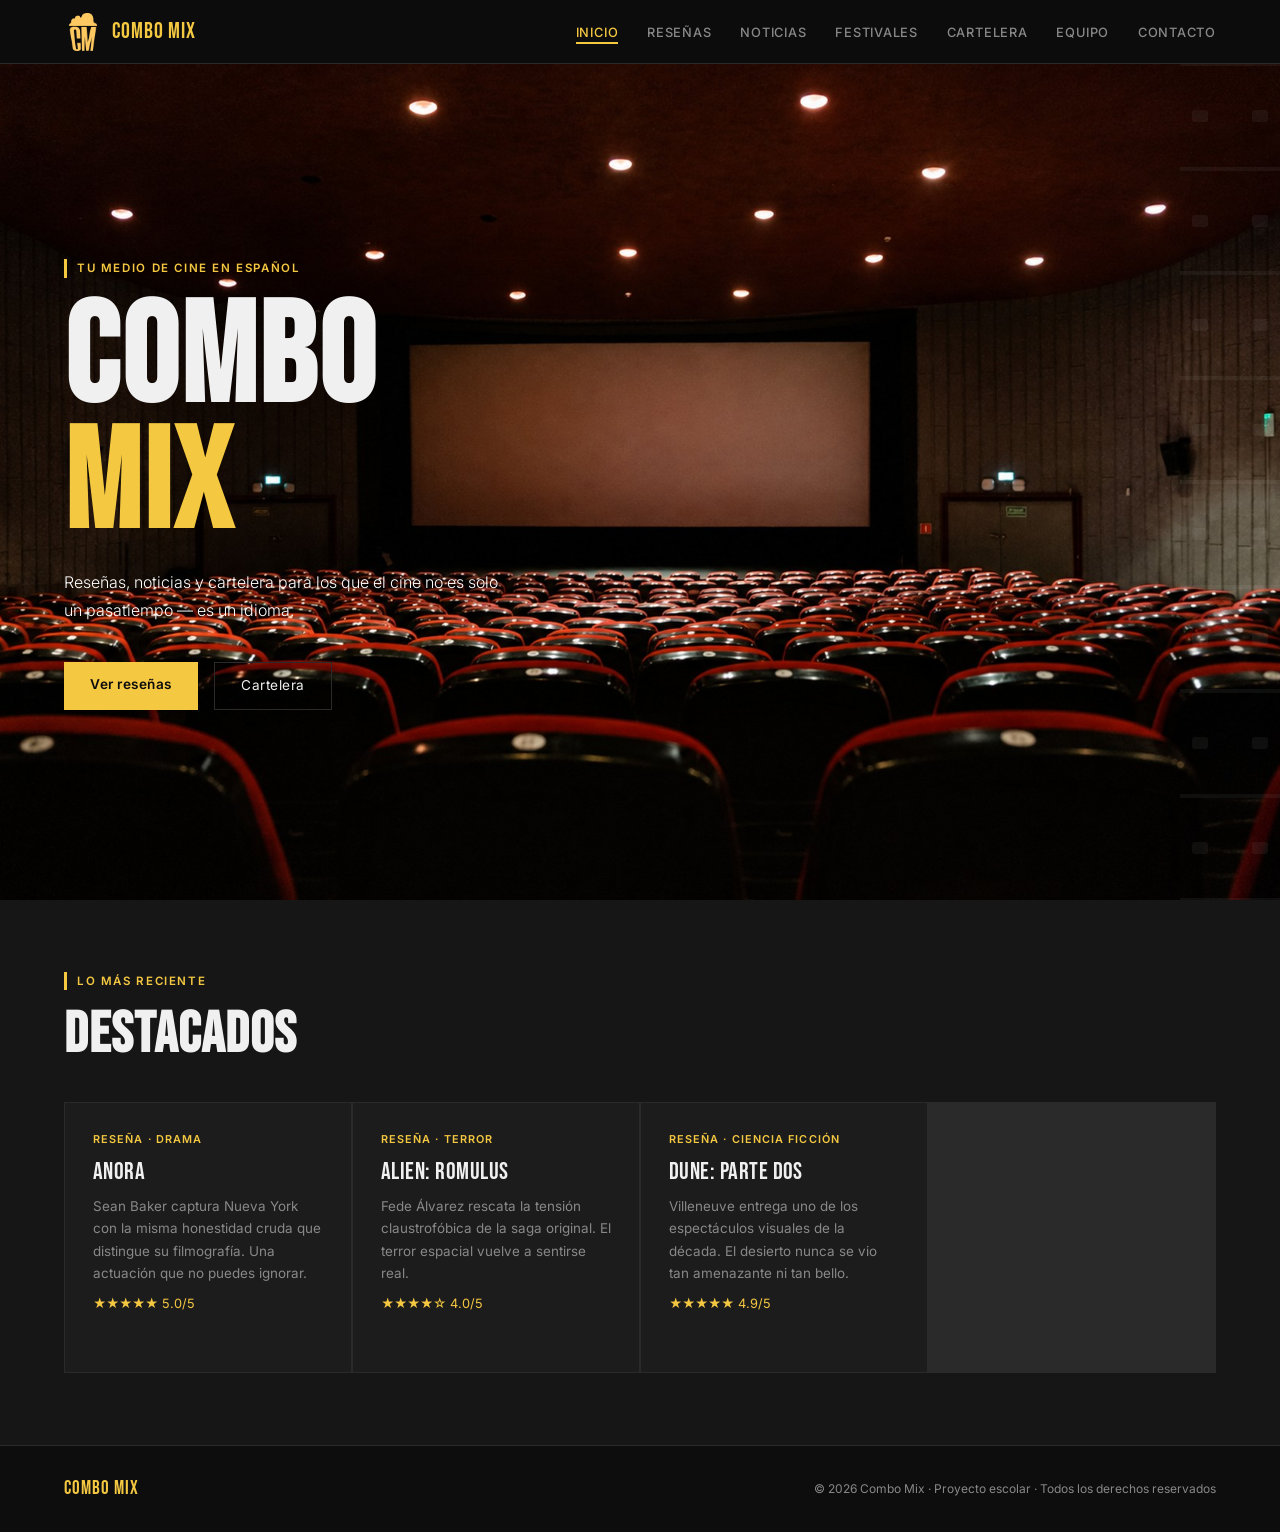
==== index.html @ c3bcc3b6 "Change hero subtitle text color to white Added white color to the hero subtitle text." ====
<!DOCTYPE html>
<html lang="es">
<head>
  <meta charset="UTF-8"/>
  <meta name="viewport" content="width=device-width, initial-scale=1, viewport-fit=cover"/>
  <title>Combo Mix — Tu medio de cine</title>
  <link rel="icon" href="data:image/svg+xml,<svg xmlns='http://www.w3.org/2000/svg'><text y='32' font-size='32'>🍿</text></svg>"/>
  <link rel="stylesheet" href="styles.css"/>
  <style>
    /* HERO */
    #hero {
      min-height: calc(100vh - 64px);
      display: flex;
      align-items: center;
      position: relative;
      overflow: hidden;
      padding: 0 5%;
    }
    .hero-bg {
      position: absolute; inset: 0;
      background: radial-gradient(ellipse 60% 70% at 70% 50%, rgba(245,200,66,0.07) 0%, transparent 65%),
        repeating-linear-gradient(0deg, transparent, transparent 3px, rgba(255,255,255,0.012) 3px, rgba(255,255,255,0.012) 4px);
      pointer-events: none;
    }
    .hero-filmstrip {
      position: absolute; top: 0; right: 0;
      height: 100%; width: 100px;
      display: flex; flex-direction: column;
      opacity: 0.05; overflow: hidden;
    }
    .film-hole {
      flex: 1; border-top: 2px solid var(--blanco); border-bottom: 2px solid var(--blanco);
      display: flex; align-items: center; justify-content: space-between; padding: 0 12px;
    }
    .film-hole::before, .film-hole::after {
      content: ''; width: 16px; height: 12px;
      background: var(--blanco); border-radius: 3px;
    }
    .hero-content { position: relative; max-width: 680px; }
    .hero-tag {
      display: inline-block; font-size: 0.72rem; font-weight: 600;
      letter-spacing: 0.14em; text-transform: uppercase; color: var(--amarillo);
      border-left: 3px solid var(--amarillo); padding-left: 10px; margin-bottom: 1.2rem;
    }
    .hero-title {
      font-family: 'Bebas Neue', sans-serif;
      font-size: clamp(4.5rem, 11vw, 9rem);
      line-height: 0.9; letter-spacing: 0.02em; color: var(--blanco); margin-bottom: 1.2rem;
    }
    .hero-title span { color: var(--amarillo); }
    .hero-sub {
      font-size: 1rem; font-weight: 300; color: var(--gris);
      max-width: 440px; line-height: 1.7; margin-bottom: 2.4rem;
    }
    .hero-ctas { display: flex; gap: 1rem; flex-wrap: wrap; }

    /* DESTACADOS */
    .destacados { padding: 72px 5%; background: var(--negro-medio); }
    .grid-3 {
      display: grid; grid-template-columns: repeat(auto-fill, minmax(280px, 1fr));
      gap: 1.5px; background: var(--gris-linea); border: 1.5px solid var(--gris-linea);
    }
    .card-item {
      background: var(--negro-card); padding: 28px;
      display: flex; flex-direction: column; gap: 10px;
      text-decoration: none; color: inherit;
      transition: background 0.2s; position: relative; overflow: hidden;
    }
    .card-item::after {
      content: ''; position: absolute; bottom: 0; left: 0;
      height: 2px; width: 0; background: var(--amarillo); transition: width 0.3s;
    }
    .card-item:hover { background: #222; }
    .card-item:hover::after { width: 100%; }
    .card-tag {
      font-size: 0.68rem; font-weight: 600; text-transform: uppercase;
      letter-spacing: 0.1em; color: var(--amarillo);
    }
    .card-titulo {
      font-family: 'Bebas Neue', sans-serif;
      font-size: 1.5rem; letter-spacing: 0.02em; line-height: 1.1;
    }
    .card-desc { font-size: 0.84rem; color: var(--gris); line-height: 1.65; }
    .card-flecha {
      margin-top: auto; font-size: 0.75rem; font-weight: 600;
      letter-spacing: 0.06em; text-transform: uppercase; color: var(--amarillo); opacity: 0;
      transition: opacity 0.2s;
    }
    .card-item:hover .card-flecha { opacity: 1; }

    @media (max-width: 600px) {
      .hero-filmstrip { display: none; }
    }
  </style>
</head>
<body>

<nav>
  <a href="index.html" class="nav-logo">
    <img src="imagenes/COMBO_MIX_LOGO.png" alt="Combo Mix logo"/>
    <span class="nav-logo-text">COMBO MIX</span>
  </a>
  <ul class="nav-links" id="navLinks">
    <li><a href="index.html">Inicio</a></li>
    <li><a href="resenas.html">Reseñas</a></li>
    <li><a href="noticias.html">Noticias</a></li>
    <li><a href="festivales.html">Festivales</a></li>
    <li><a href="cartelera.html">Cartelera</a></li>
    <li><a href="equipo.html">Equipo</a></li>
    <li><a href="contacto.html">Contacto</a></li>
  </ul>
  <button class="nav-hamburger" id="hamburger" aria-label="Menú">
    <span></span><span></span><span></span>
  </button>
</nav>

<div class="page">
  <section id="hero">
    <div class="hero-bg" style="background-image: url('imagenes/hero.jpg'); background-size: cover; background-position: center;"></div>
    <div class="hero-filmstrip">
      <div class="film-hole"></div><div class="film-hole"></div>
      <div class="film-hole"></div><div class="film-hole"></div>
      <div class="film-hole"></div><div class="film-hole"></div>
      <div class="film-hole"></div><div class="film-hole"></div>
    </div>
    <div class="hero-content">
      <span class="hero-tag">Tu medio de cine en español</span>
      <h1 class="hero-title">COMBO<br><span>MIX</span></h1>
      <p class="hero-sub" style="color: #FFFFFF;">Reseñas, noticias y cartelera para los que el cine no es solo un pasatiempo — es un idioma.</p>
      <div class="hero-ctas">
        <a href="resenas.html" class="btn-primary">Ver reseñas</a>
        <a href="cartelera.html" class="btn-ghost">Cartelera</a>
      </div>
    </div>
  </section>

  <section class="destacados">
    <span class="section-label">Lo más reciente</span>
    <h2 class="section-title">DESTACADOS</h2>
    <div class="grid-3" id="destacadosGrid"></div>
  </section>
</div>

<footer>
  <span class="footer-brand">COMBO MIX</span>
  <span class="footer-copy">© 2026 Combo Mix · Proyecto escolar · Todos los derechos reservados</span>
</footer>

<script src="datos.js"></script>
<script src="nav.js"></script>
<script>
  // Mostrar las 3 reseñas más recientes como destacados
  const grid = document.getElementById('destacadosGrid');
  const estrellas = n => '★'.repeat(n) + '☆'.repeat(5 - n);
  RESENAS.slice(0, 3).forEach(r => {
    grid.innerHTML += `
      <a class="card-item" href="resena.html?id=${r.id}">
        <span class="card-tag">Reseña · ${r.genero}</span>
        <span class="card-titulo">${r.titulo}</span>
        <p class="card-desc">${r.resumen}</p>
        <span style="color:var(--amarillo);font-size:0.8rem">${estrellas(r.estrellas)} ${r.calificacion}/5</span>
        <span class="card-flecha">Leer reseña →</span>
      </a>`;
  });
</script>
</body>
</html>
---- styles.css ----
/* ── COMBO MIX — ESTILOS GLOBALES ── */
@import url('https://fonts.googleapis.com/css2?family=Bebas+Neue&family=Inter:wght@300;400;500;600&display=swap');

:root {
  --negro: #0D0D0D;
  --negro-medio: #161616;
  --negro-card: #1C1C1C;
  --amarillo: #F5C842;
  --amarillo-oscuro: #C9A020;
  --blanco: #F0F0F0;
  --gris: #888888;
  --gris-linea: #2A2A2A;
  box-sizing: border-box;
  padding-top: env(safe-area-inset-top, 0px);
  padding-bottom: env(safe-area-inset-bottom, 0px);
}
*, *::before, *::after { box-sizing: inherit; margin: 0; padding: 0; }

html, body {
  background: var(--negro);
  color: var(--blanco);
  font-family: 'Inter', sans-serif;
  font-size: 16px;
  line-height: 1.6;
  scroll-behavior: smooth;
  scroll-padding-top: env(safe-area-inset-top, 0px);
}

/* ── NAV ── */
nav {
  position: fixed;
  top: env(safe-area-inset-top, 0px);
  left: 0; right: 0;
  z-index: 100;
  display: flex;
  align-items: center;
  justify-content: space-between;
  padding: 0 5%;
  height: 64px;
  background: rgba(13,13,13,0.95);
  backdrop-filter: blur(12px);
  border-bottom: 1px solid var(--gris-linea);
}
.nav-logo {
  display: flex;
  align-items: center;
  gap: 10px;
  text-decoration: none;
}
.nav-logo img { width: 38px; height: 38px; object-fit: contain; }
.nav-logo-text {
  font-family: 'Bebas Neue', sans-serif;
  font-size: 1.4rem;
  letter-spacing: 0.04em;
  color: var(--amarillo);
}
.nav-links {
  display: flex;
  gap: 1.8rem;
  list-style: none;
}
.nav-links a {
  color: var(--gris);
  text-decoration: none;
  font-size: 0.8rem;
  font-weight: 500;
  letter-spacing: 0.06em;
  text-transform: uppercase;
  transition: color 0.2s;
  padding-bottom: 2px;
  border-bottom: 2px solid transparent;
}
.nav-links a:hover,
.nav-links a.activo { color: var(--amarillo); border-bottom-color: var(--amarillo); }

.nav-hamburger {
  display: none;
  flex-direction: column;
  gap: 5px;
  cursor: pointer;
  background: none;
  border: none;
  padding: 4px;
}
.nav-hamburger span {
  display: block;
  width: 24px; height: 2px;
  background: var(--blanco);
  border-radius: 2px;
  transition: transform 0.3s, opacity 0.3s;
}

/* ── PÁGINA WRAPPER ── */
.page {
  padding-top: calc(64px + env(safe-area-inset-top, 0px));
  min-height: 100vh;
}

/* ── HERO DE PÁGINA INTERIOR ── */
.page-hero {
  padding: 60px 5% 50px;
  border-bottom: 1px solid var(--gris-linea);
  background: var(--negro-medio);
}
.page-hero .section-label {
  margin-bottom: 0.8rem;
}
.page-hero h1 {
  font-family: 'Bebas Neue', sans-serif;
  font-size: clamp(3rem, 7vw, 6rem);
  line-height: 0.95;
  letter-spacing: 0.02em;
}

/* ── TIPOGRAFÍA COMPARTIDA ── */
.section-label {
  font-size: 0.72rem;
  font-weight: 600;
  letter-spacing: 0.14em;
  text-transform: uppercase;
  color: var(--amarillo);
  border-left: 3px solid var(--amarillo);
  padding-left: 10px;
  display: block;
  margin-bottom: 1rem;
}
.section-title {
  font-family: 'Bebas Neue', sans-serif;
  font-size: clamp(2.2rem, 5vw, 3.6rem);
  line-height: 1;
  letter-spacing: 0.02em;
  margin-bottom: 2.4rem;
}

/* ── BOTONES ── */
.btn-primary {
  display: inline-block;
  background: var(--amarillo);
  color: var(--negro);
  padding: 12px 26px;
  font-weight: 600;
  font-size: 0.85rem;
  text-decoration: none;
  letter-spacing: 0.04em;
  transition: background 0.2s, transform 0.15s;
  cursor: pointer;
  border: none;
}
.btn-primary:hover { background: var(--amarillo-oscuro); transform: translateY(-1px); }
.btn-ghost {
  display: inline-block;
  border: 1px solid var(--gris-linea);
  color: var(--blanco);
  padding: 12px 26px;
  font-weight: 400;
  font-size: 0.85rem;
  text-decoration: none;
  letter-spacing: 0.04em;
  transition: border-color 0.2s, color 0.2s;
}
.btn-ghost:hover { border-color: var(--amarillo); color: var(--amarillo); }

/* ── FOOTER ── */
footer {
  background: var(--negro);
  border-top: 1px solid var(--gris-linea);
  padding: 28px 5%;
  display: flex;
  align-items: center;
  justify-content: space-between;
  flex-wrap: wrap;
  gap: 12px;
  margin-top: auto;
}
.footer-brand {
  font-family: 'Bebas Neue', sans-serif;
  font-size: 1.2rem;
  letter-spacing: 0.05em;
  color: var(--amarillo);
}
.footer-copy { font-size: 0.75rem; color: var(--gris); }

/* ── RESPONSIVE ── */
@media (max-width: 768px) {
  .nav-links { display: none; }
  .nav-hamburger { display: flex; }
  .nav-links.open {
    display: flex;
    flex-direction: column;
    position: fixed;
    top: calc(64px + env(safe-area-inset-top, 0px));
    left: 0; right: 0;
    background: var(--negro-medio);
    padding: 1.5rem 5%;
    gap: 1.2rem;
    border-bottom: 1px solid var(--gris-linea);
    z-index: 99;
  }
}
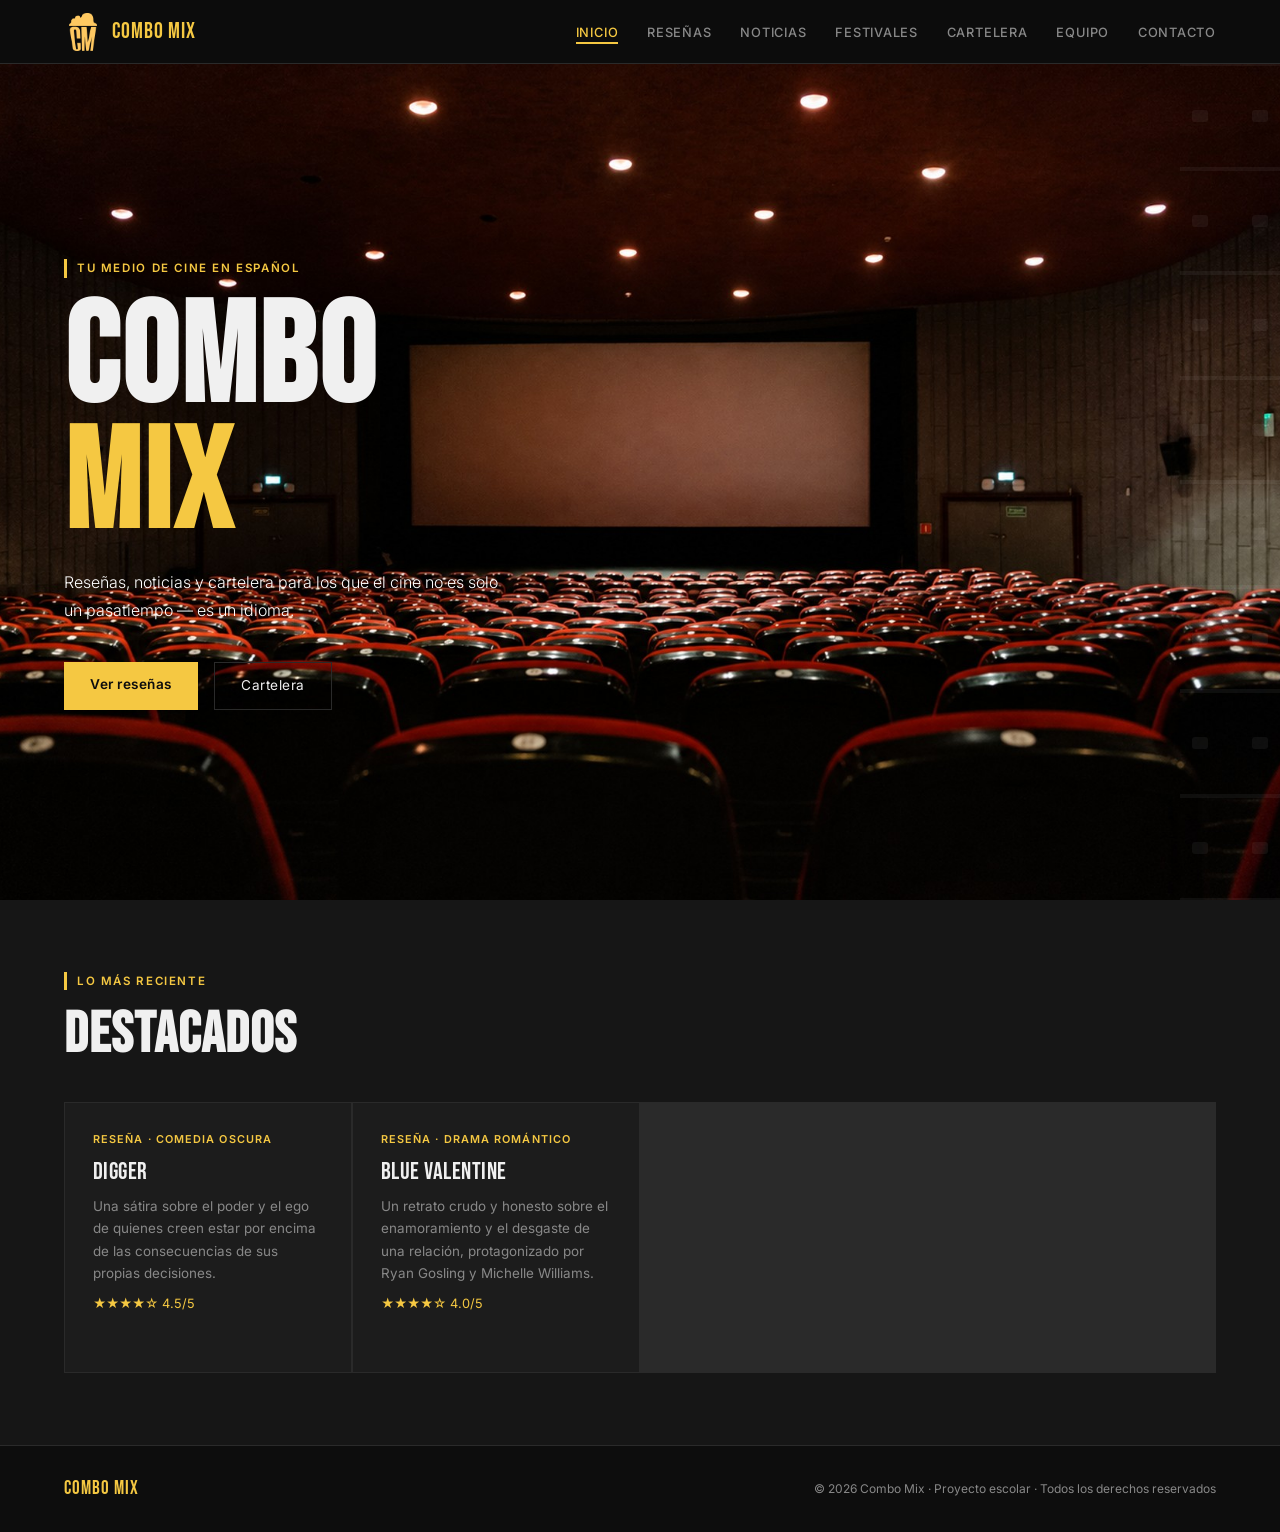
==== commit c6ac2584: "Add Google site verification to index.html Added Google site verification meta tag." ====
--- a/index.html
+++ b/index.html
@@ -6,6 +6,7 @@
   <title>Combo Mix — Tu medio de cine</title>
   <link rel="icon" href="data:image/svg+xml,<svg xmlns='http://www.w3.org/2000/svg'><text y='32' font-size='32'>🍿</text></svg>"/>
   <link rel="stylesheet" href="styles.css"/>
+  <meta name="google-site-verification" content="7bFVN0CNKfLv8BQ7m07GRDwZWBa0XjT9pjC_hcFo2o0"/>
   <style>
     /* HERO */
     #hero {
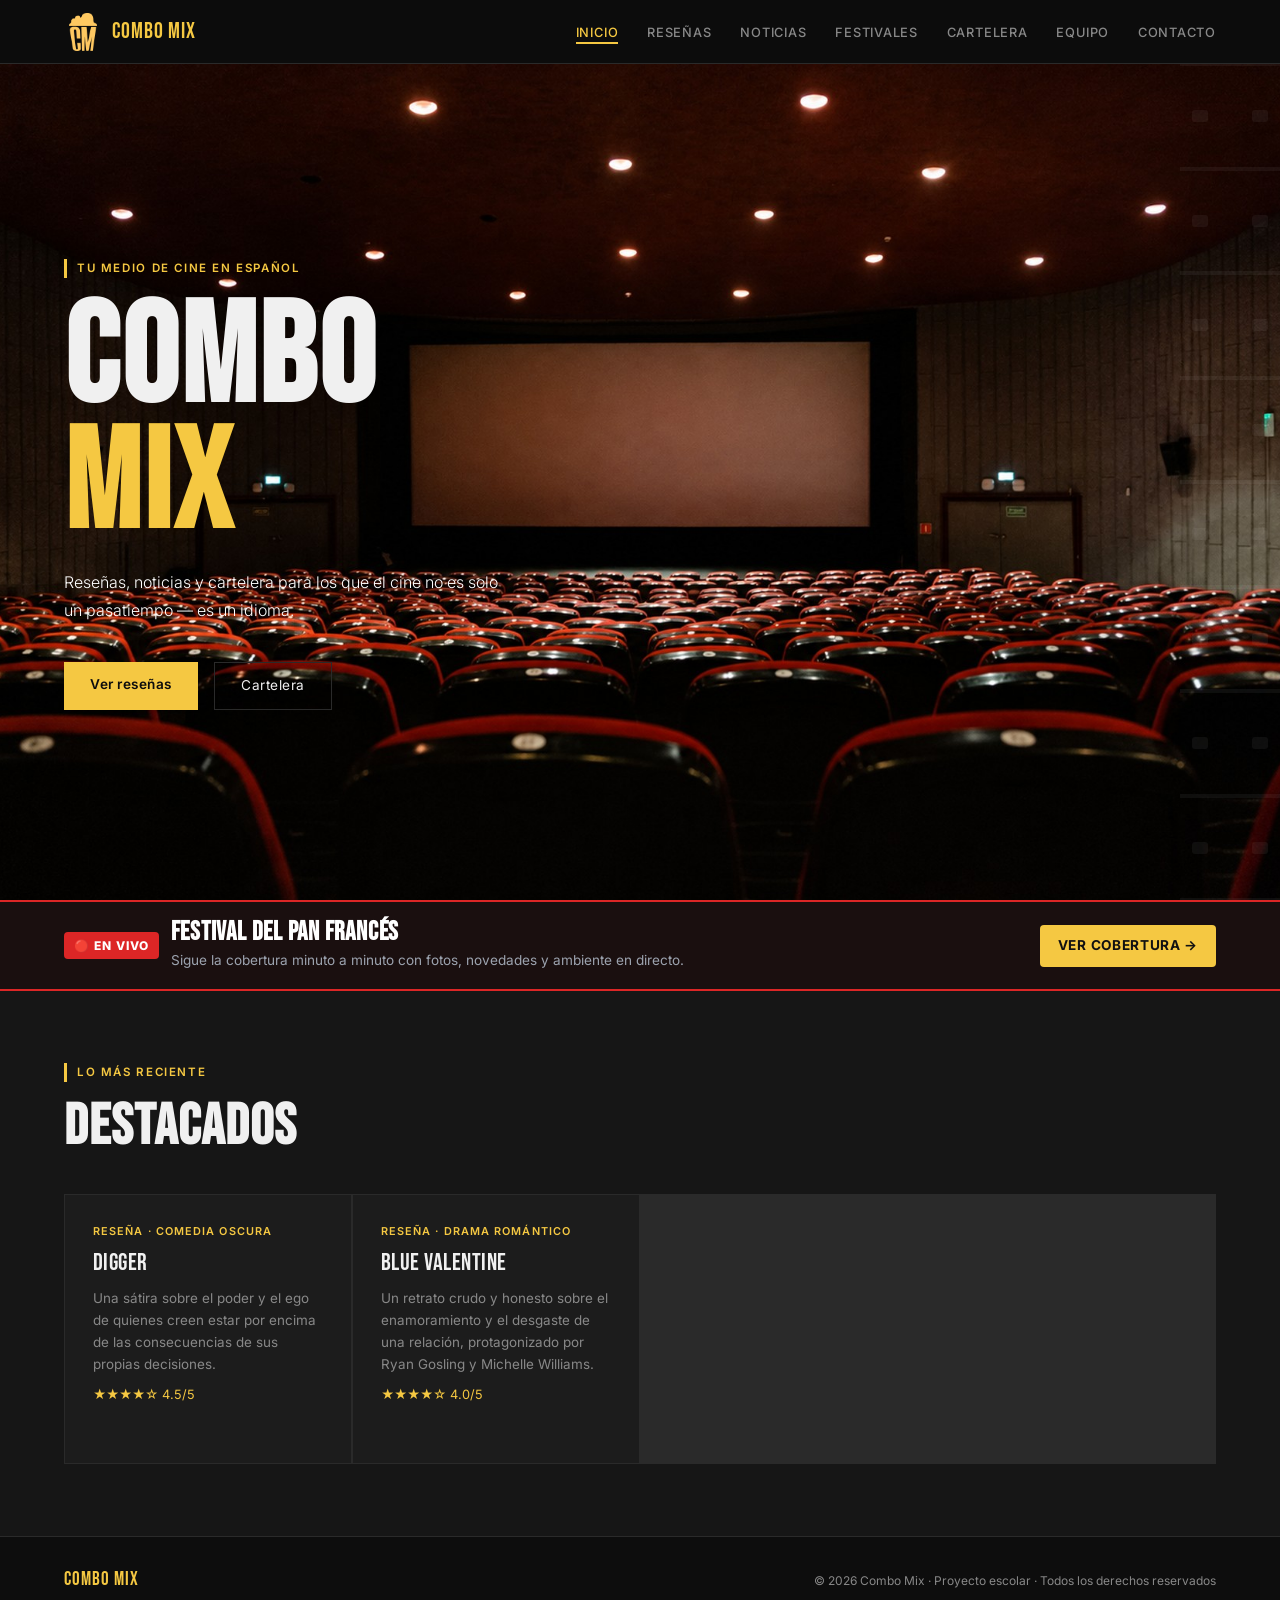
==== commit 87d8afaf: "Actualizar index.html" ====
--- a/index.html
+++ b/index.html
@@ -135,6 +135,28 @@
     </div>
   </section>
 
+  <!-- BANNER EN VIVO: FESTIVAL DEL PAN FRANCÉS -->
+  <aside style="background: #1a0f0f; border-top: 2px solid #dc2626; border-bottom: 2px solid #dc2626; padding: 18px 5%;">
+    <div style="max-width: 1200px; margin: 0 auto; display: flex; align-items: center; justify-content: space-between; flex-wrap: wrap; gap: 14px;">
+      <div style="display: flex; align-items: center; gap: 12px;">
+        <span style="background: #dc2626; color: #fff; font-size: 0.75rem; font-weight: 800; padding: 4px 10px; border-radius: 4px; letter-spacing: 0.08em; text-transform: uppercase;">
+          🔴 EN VIVO
+        </span>
+        <div>
+          <h3 style="font-family: 'Bebas Neue', sans-serif; font-size: 1.6rem; letter-spacing: 0.03em; margin: 0; color: #ffffff; line-height: 1;">
+            FESTIVAL DEL PAN FRANCÉS
+          </h3>
+          <p style="margin: 4px 0 0; font-size: 0.85rem; color: #9ca3af;">
+            Sigue la cobertura minuto a minuto con fotos, novedades y ambiente en directo.
+          </p>
+        </div>
+      </div>
+      <a href="pan-frances.html" style="background: #f5c842; color: #111; font-weight: 700; font-size: 0.85rem; padding: 10px 18px; border-radius: 4px; text-decoration: none; text-transform: uppercase; letter-spacing: 0.05em; white-space: nowrap;">
+        Ver cobertura →
+      </a>
+    </div>
+  </aside>
+
   <section class="destacados">
     <span class="section-label">Lo más reciente</span>
     <h2 class="section-title">DESTACADOS</h2>
--- a/styles.css
+++ b/styles.css
@@ -197,3 +197,16 @@
     z-index: 99;
   }
 }
+/* ── ETIQUETA / BADGE DE CINES (AMARILLO CON TEXTO NEGRO) ── */
+.badge-cine {
+  background: var(--amarillo);
+  color: var(--negro);
+  font-size: 0.65rem;
+  font-weight: 700;
+  letter-spacing: 0.08em;
+  text-transform: uppercase;
+  padding: 3px 7px;
+  border-radius: 2px;
+  display: inline-block;
+  line-height: 1.2;
+}
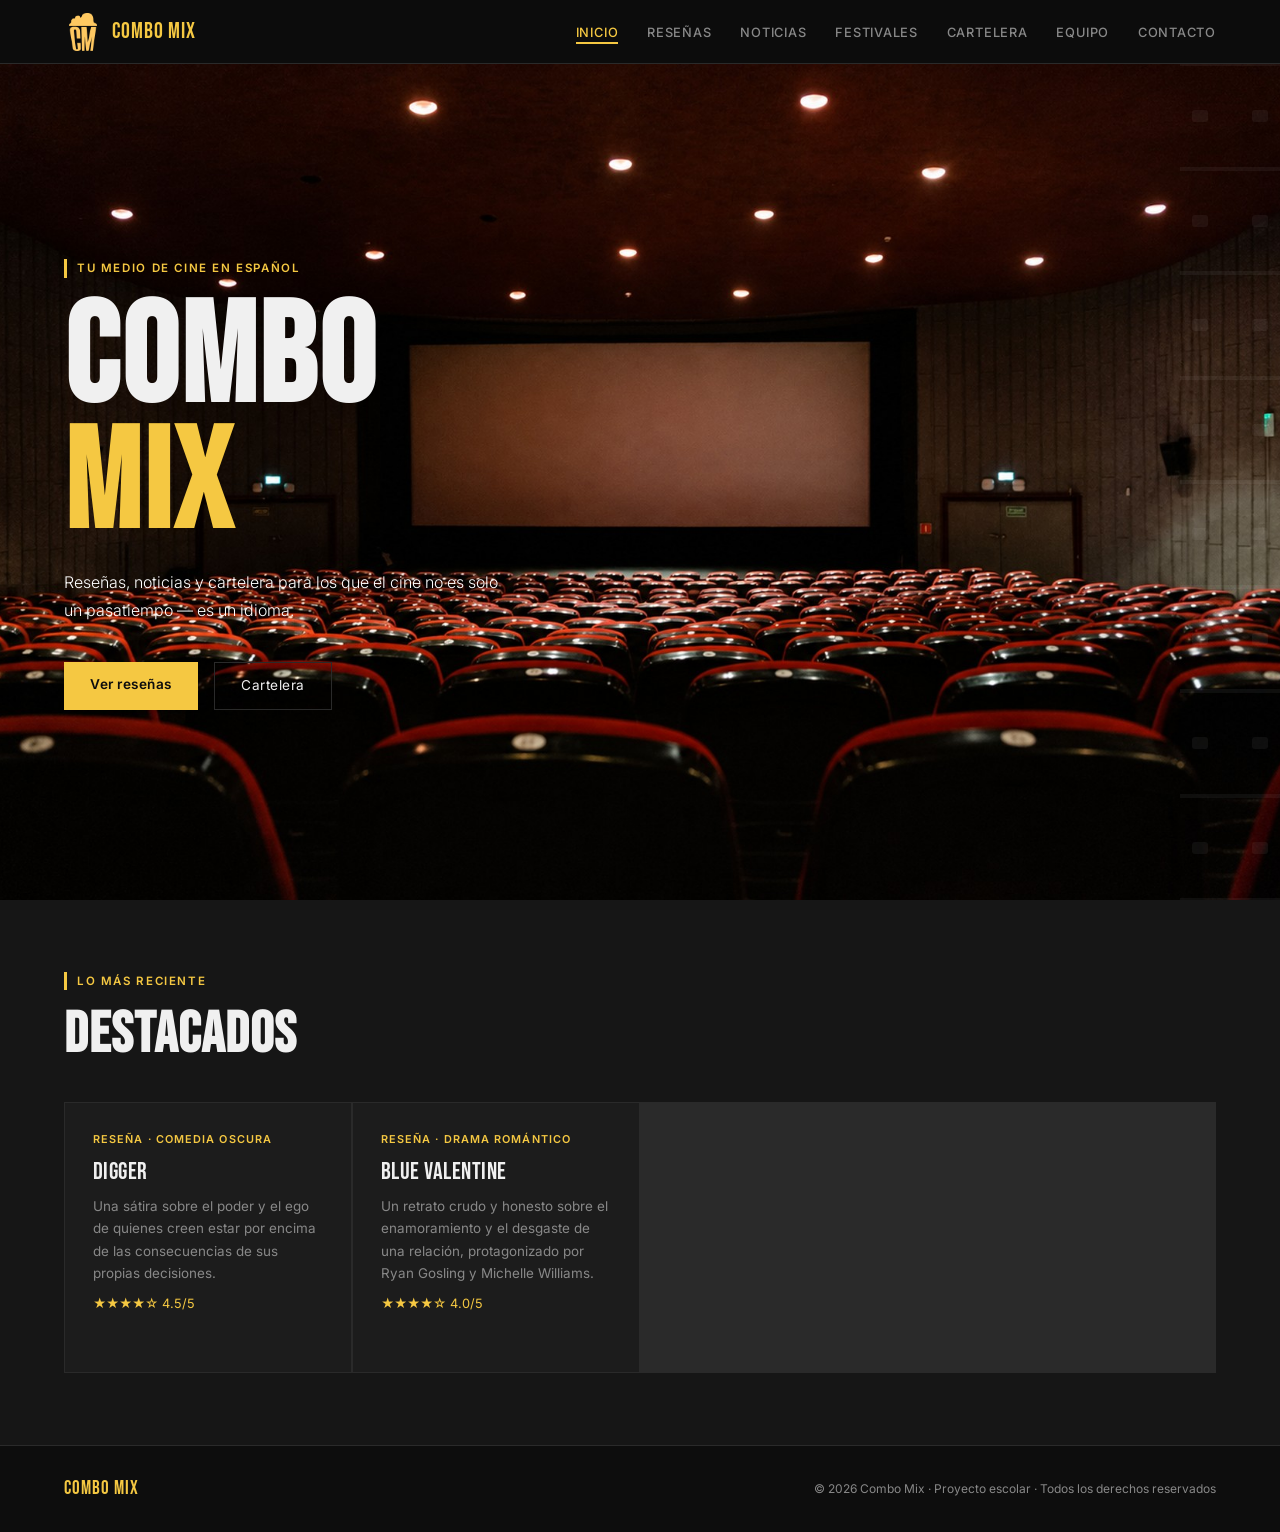
==== commit bdda3eeb: "Hide live banner for French Bread Festival Comment out the live banner section for the French Bread " ====
--- a/index.html
+++ b/index.html
@@ -135,7 +135,7 @@
     </div>
   </section>
 
-  <!-- BANNER EN VIVO: FESTIVAL DEL PAN FRANCÉS -->
+  <!-- BANNER EN VIVO: FESTIVAL DEL PAN FRANCÉS (OCULTO)
   <aside style="background: #1a0f0f; border-top: 2px solid #dc2626; border-bottom: 2px solid #dc2626; padding: 18px 5%;">
     <div style="max-width: 1200px; margin: 0 auto; display: flex; align-items: center; justify-content: space-between; flex-wrap: wrap; gap: 14px;">
       <div style="display: flex; align-items: center; gap: 12px;">
@@ -151,11 +151,12 @@
           </p>
         </div>
       </div>
-      <a href="pan-frances.html" style="background: #f5c842; color: #111; font-weight: 700; font-size: 0.85rem; padding: 10px 18px; border-radius: 4px; text-decoration: none; text-transform: uppercase; letter-spacing: 0.05em; white-space: nowrap;">
+      <a href="Nota%20Minuto%20a%20Minuto.html" style="background: #f5c842; color: #111; font-weight: 700; font-size: 0.85rem; padding: 10px 18px; border-radius: 4px; text-decoration: none; text-transform: uppercase; letter-spacing: 0.05em; white-space: nowrap;">
         Ver cobertura →
       </a>
     </div>
   </aside>
+  -->
 
   <section class="destacados">
     <span class="section-label">Lo más reciente</span>
--- a/styles.css
+++ b/styles.css
@@ -210,3 +210,137 @@
   display: inline-block;
   line-height: 1.2;
 }
+/* ── DETALLE DE ARTÍCULO / NOTICIA ── */
+.article-wrapper {
+  max-width: 860px;
+  margin: 0 auto;
+  padding: 40px 5% 80px;
+}
+
+.article-header {
+  margin-bottom: 2rem;
+}
+
+.article-title {
+  font-family: 'Bebas Neue', sans-serif;
+  font-size: clamp(2.4rem, 5vw, 4rem);
+  line-height: 1.05;
+  letter-spacing: 0.02em;
+  color: var(--blanco);
+  margin: 0.8rem 0;
+}
+
+.article-metadata {
+  display: flex;
+  align-items: center;
+  gap: 8px;
+  font-size: 0.85rem;
+  color: var(--gris);
+}
+
+.article-metadata strong {
+  color: var(--amarillo);
+}
+
+.article-metadata .separator {
+  color: var(--gris-linea);
+}
+
+/* Figuras e imágenes */
+.featured-media {
+  margin: 2rem 0;
+  background: var(--negro-card);
+  border: 1px solid var(--gris-linea);
+  border-radius: 4px;
+  overflow: hidden;
+}
+
+.featured-media img {
+  width: 100%;
+  height: auto;
+  display: block;
+}
+
+figcaption {
+  padding: 10px 14px;
+  font-size: 0.8rem;
+  color: var(--gris);
+  border-top: 1px solid var(--gris-linea);
+  background: var(--negro-medio);
+}
+
+/* Cuerpo de texto */
+.article-body {
+  font-size: 1.05rem;
+  color: #d1d1d1;
+  line-height: 1.75;
+}
+
+.lead-paragraph {
+  font-size: 1.2rem;
+  font-weight: 500;
+  color: var(--blanco);
+  margin-bottom: 1.5rem;
+  line-height: 1.6;
+}
+
+.section-subtitle {
+  font-family: 'Bebas Neue', sans-serif;
+  font-size: clamp(1.6rem, 3.5vw, 2.2rem);
+  letter-spacing: 0.03em;
+  color: var(--amarillo);
+  margin: 2.5rem 0 1rem;
+}
+
+.article-body p {
+  margin-bottom: 1.25rem;
+}
+
+/* Mosaico de 2 fotos intermedias */
+.story-gallery {
+  display: grid;
+  grid-template-columns: repeat(auto-fit, minmax(280px, 1fr));
+  gap: 1.2rem;
+  margin: 2.5rem 0;
+}
+
+.gallery-item {
+  background: var(--negro-card);
+  border: 1px solid var(--gris-linea);
+  border-radius: 4px;
+  overflow: hidden;
+  margin: 0;
+}
+
+.gallery-item img {
+  width: 100%;
+  height: 240px;
+  object-fit: cover;
+  display: block;
+}
+
+/* Lista de loncherías participantes */
+.vendors-list {
+  columns: 2;
+  gap: 2rem;
+  background: var(--negro-card);
+  border: 1px solid var(--gris-linea);
+  border-left: 3px solid var(--amarillo);
+  padding: 1.5rem 2rem;
+  border-radius: 4px;
+  margin: 2rem 0;
+  font-size: 0.95rem;
+  color: var(--blanco);
+  list-style-position: inside;
+}
+
+.vendors-list li {
+  margin-bottom: 0.4rem;
+}
+
+@media (max-width: 650px) {
+  .vendors-list {
+    columns: 1;
+    padding: 1.2rem;
+  }
+}
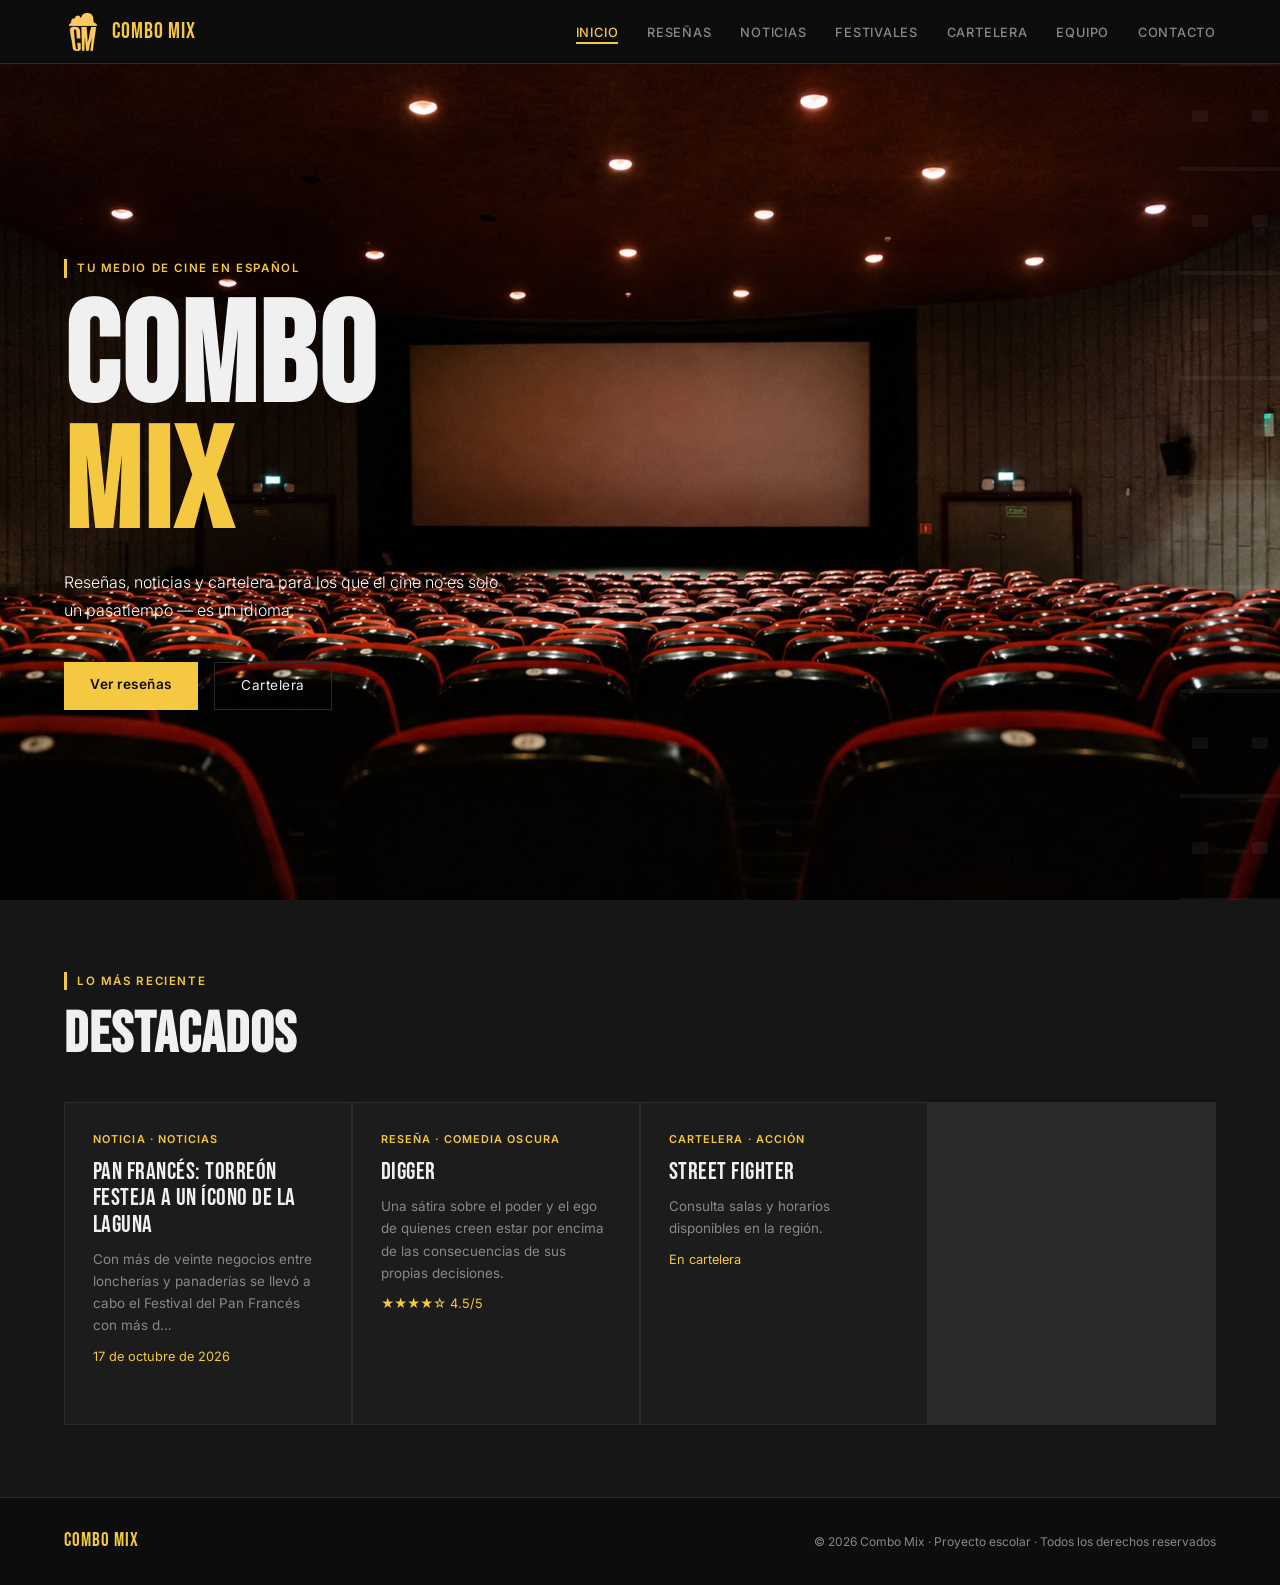
==== commit 6f4ebd99: "Enhance destacados grid with recent news and reviews Updated the script to dynamically display the l" ====
--- a/index.html
+++ b/index.html
@@ -173,17 +173,71 @@
 <script src="datos.js"></script>
 <script src="nav.js"></script>
 <script>
-  // Mostrar las 3 reseñas más recientes como destacados
   const grid = document.getElementById('destacadosGrid');
-  const estrellas = n => '★'.repeat(n) + '☆'.repeat(5 - n);
-  RESENAS.slice(0, 3).forEach(r => {
+  const estrellas = n => '★'.repeat(n || 0) + '☆'.repeat(5 - (n || 0));
+
+  const itemsDestacados = [];
+
+  // 1. Tomar la Noticia más reciente (posición 0 de NOTICIAS)
+  if (typeof NOTICIAS !== 'undefined' && NOTICIAS.length > 0) {
+    const n = NOTICIAS[0];
+    const textoPlano = (n.resumen || n.contenido || '').replace(/<[^>]*>?/gm, '');
+    itemsDestacados.push({
+      tag: `Noticia · ${n.categoria || 'Cobertura'}`,
+      titulo: n.titulo,
+      desc: textoPlano.substring(0, 110) + '…',
+      extra: n.fecha || '',
+      link: `noticia.html?id=${n.id}`,
+      boton: 'Leer nota →'
+    });
+  }
+
+  // 2. Tomar la Reseña más reciente (posición 0 de RESENAS)
+  if (typeof RESENAS !== 'undefined' && RESENAS.length > 0) {
+    const r = RESENAS[0];
+    itemsDestacados.push({
+      tag: `Reseña · ${r.genero || 'Cine'}`,
+      titulo: r.titulo,
+      desc: r.resumen || '',
+      extra: r.calificacion ? `${estrellas(r.estrellas)} ${r.calificacion}/5` : '',
+      link: `resena.html?id=${r.id}`,
+      boton: 'Leer reseña →'
+    });
+  }
+
+  // 3. Tomar Cartelera (o si no existe, la segunda reseña para no dejar huecos)
+  if (typeof CARTELERA !== 'undefined' && CARTELERA.length > 0) {
+    const c = CARTELERA[0];
+    itemsDestacados.push({
+      tag: `Cartelera · ${c.clasificacion || c.genero || 'Estreno'}`,
+      titulo: c.titulo,
+      desc: c.sinopsis || c.resumen || 'Consulta salas y horarios disponibles en la región.',
+      extra: c.horarios || c.fecha || 'En cartelera',
+      link: `cartelera.html?id=${c.id || ''}`,
+      boton: 'Ver cartelera →'
+    });
+  } else if (typeof RESENAS !== 'undefined' && RESENAS.length > 1) {
+    const r2 = RESENAS[1];
+    itemsDestacados.push({
+      tag: `Reseña · ${r2.genero || 'Cine'}`,
+      titulo: r2.titulo,
+      desc: r2.resumen || '',
+      extra: r2.calificacion ? `${estrellas(r2.estrellas)} ${r2.calificacion}/5` : '',
+      link: `resena.html?id=${r2.id}`,
+      boton: 'Leer reseña →'
+    });
+  }
+
+  // Renderizar las 3 tarjetas automáticamente en el grid
+  grid.innerHTML = '';
+  itemsDestacados.slice(0, 3).forEach(item => {
     grid.innerHTML += `
-      <a class="card-item" href="resena.html?id=${r.id}">
-        <span class="card-tag">Reseña · ${r.genero}</span>
-        <span class="card-titulo">${r.titulo}</span>
-        <p class="card-desc">${r.resumen}</p>
-        <span style="color:var(--amarillo);font-size:0.8rem">${estrellas(r.estrellas)} ${r.calificacion}/5</span>
-        <span class="card-flecha">Leer reseña →</span>
+      <a class="card-item" href="${item.link}">
+        <span class="card-tag">${item.tag}</span>
+        <span class="card-titulo">${item.titulo}</span>
+        <p class="card-desc">${item.desc}</p>
+        <span style="color:var(--amarillo);font-size:0.8rem">${item.extra}</span>
+        <span class="card-flecha">${item.boton}</span>
       </a>`;
   });
 </script>
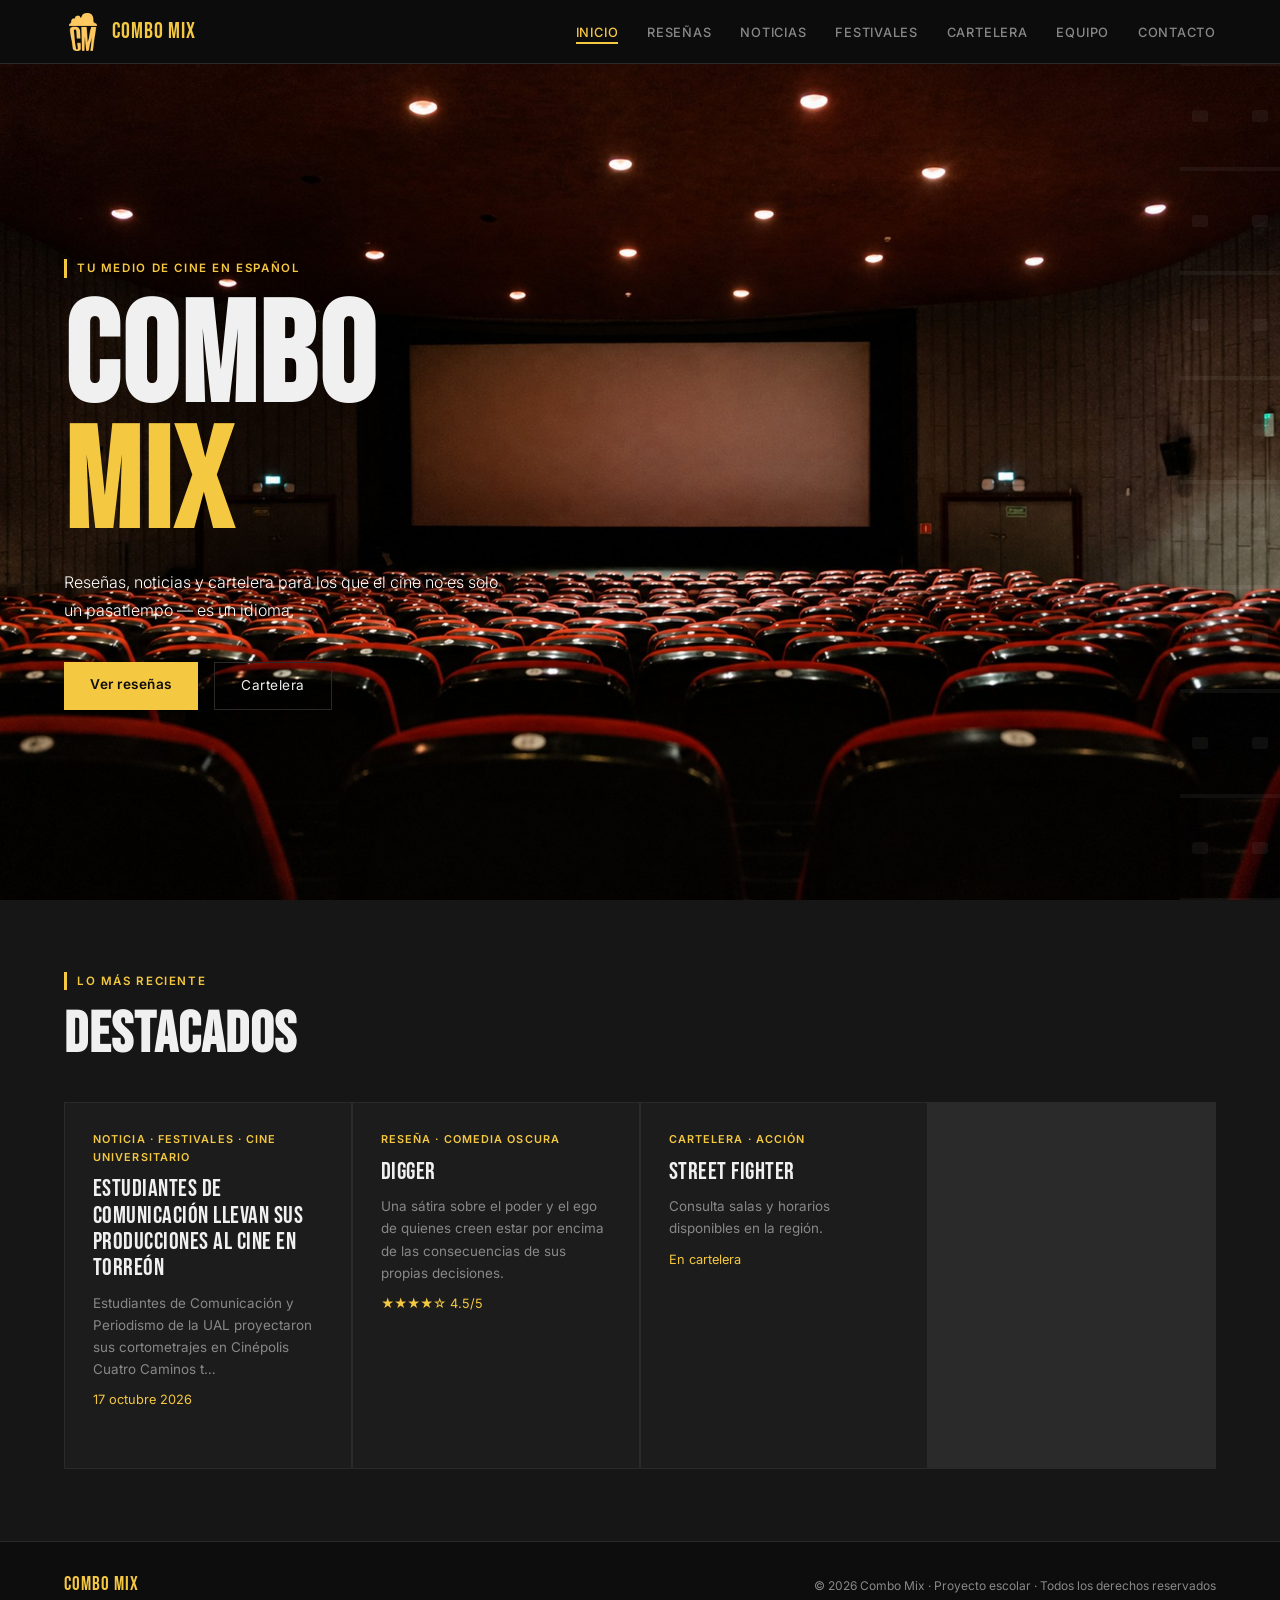
==== commit 238a20ea: "Add meta tags for SEO enhancements Added meta tags for robots and description, and a canonical link." ====
--- a/index.html
+++ b/index.html
@@ -7,6 +7,9 @@
   <link rel="icon" href="data:image/svg+xml,<svg xmlns='http://www.w3.org/2000/svg'><text y='32' font-size='32'>🍿</text></svg>"/>
   <link rel="stylesheet" href="styles.css"/>
   <meta name="google-site-verification" content="7bFVN0CNKfLv8BQ7m07GRDwZWBa0XjT9pjC_hcFo2o0"/>
+  <meta name="robots" content="index, follow"/>
+  <meta name="description" content="Combo Mix: Tu medio de cine en español. Reseñas de estrenos, noticias de la industria, cobertura de festivales y cartelera."/>
+  <link rel="canonical" href="https://combo-mix.combomix.workers.dev/"/>
   <style>
     /* HERO */
     #hero {
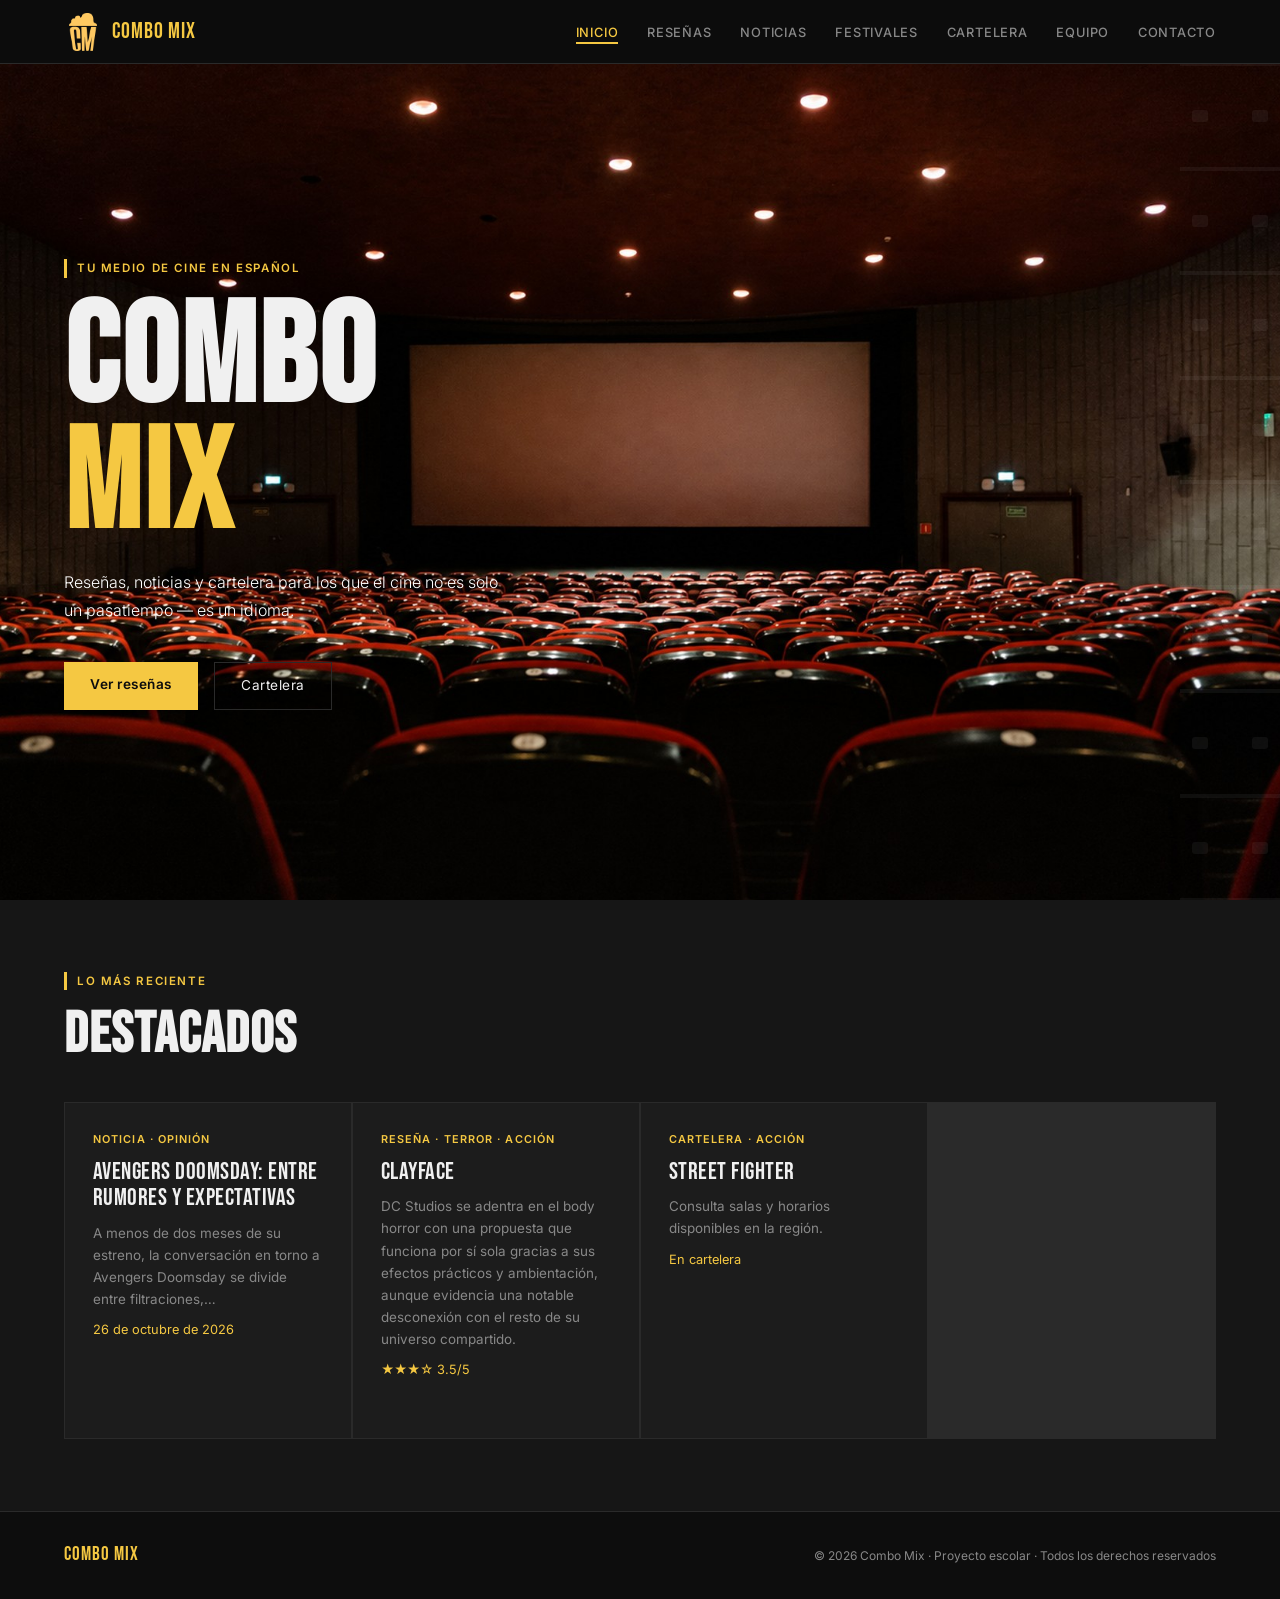
==== commit 825c63ab: "Integrate Cloudflare Web Analytics Added Cloudflare Web Analytics script to the HTML." ====
--- a/index.html
+++ b/index.html
@@ -244,5 +244,6 @@
       </a>`;
   });
 </script>
+<!-- Cloudflare Web Analytics --><script type='module' src='https://static.cloudflareinsights.com/beacon.min.js' data-cf-beacon='{"token": "7366e73724d844448a984ce2a6128988"}'></script><!-- End Cloudflare Web Analytics -->
 </body>
 </html>
--- a/styles.css
+++ b/styles.css
@@ -248,25 +248,28 @@
 
 /* Figuras e imágenes */
 .featured-media {
-  margin: 2rem 0;
-  background: var(--negro-card);
-  border: 1px solid var(--gris-linea);
-  border-radius: 4px;
-  overflow: hidden;
+    margin: 2rem 0;
+    background: var(--negro-card);
+    border: 1px solid var(--gris-linea);
+    border-radius: 4px;
+    overflow: hidden;
 }
 
 .featured-media img {
-  width: 100%;
-  height: auto;
-  display: block;
+    width: 100%;
+    max-height: 500px;
+    object-fit: contain;
+    background-color: var(--negro-card);
+    height: auto;
+    display: block;
 }
 
 figcaption {
-  padding: 10px 14px;
-  font-size: 0.8rem;
-  color: var(--gris);
-  border-top: 1px solid var(--gris-linea);
-  background: var(--negro-medio);
+    padding: 10px 14px;
+    font-size: 0.8rem;
+    color: var(--gris);
+    border-top: 1px solid var(--gris-linea);
+    background: var(--negro-medio);
 }
 
 /* Cuerpo de texto */
